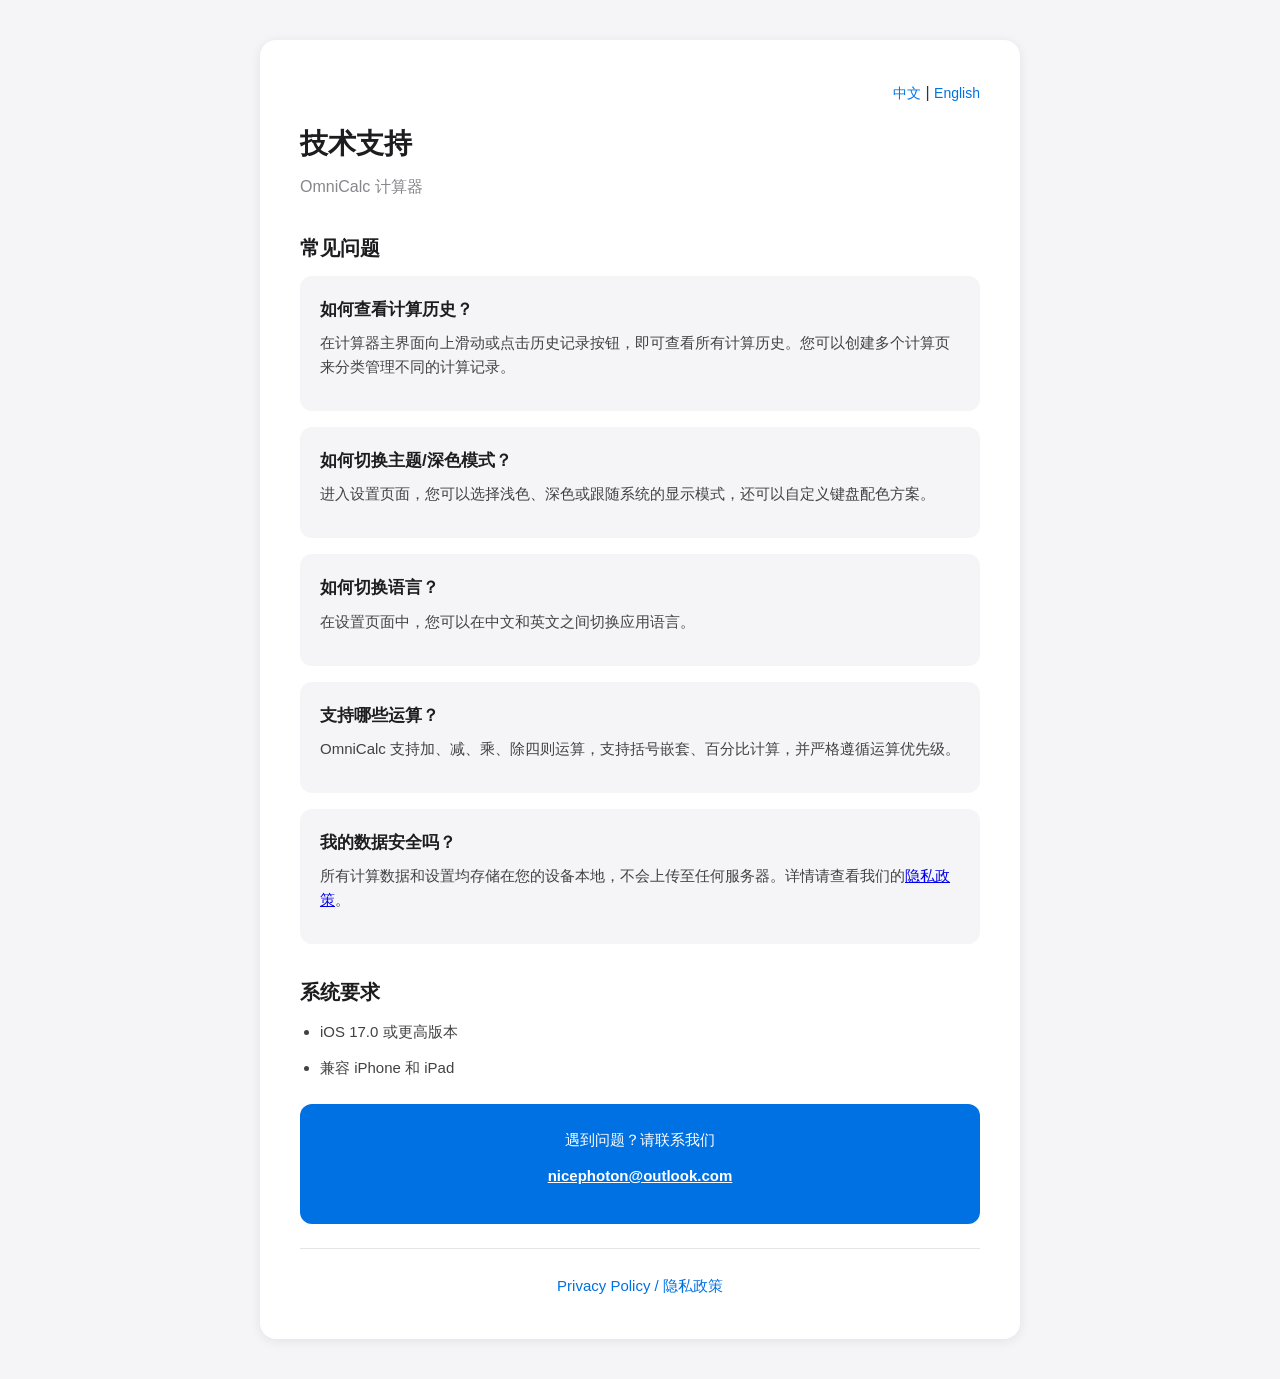
==== index.html @ 14e1e945 "init" ====
<!DOCTYPE html>
<html lang="zh-CN">
<head>
    <meta charset="UTF-8">
    <meta name="viewport" content="width=device-width, initial-scale=1.0">
    <title>OmniCalc</title>
    <meta http-equiv="refresh" content="0; url=support.html">
</head>
<body>
    <p>Redirecting to <a href="support.html">Technical Support</a>...</p>
</body>
</html>
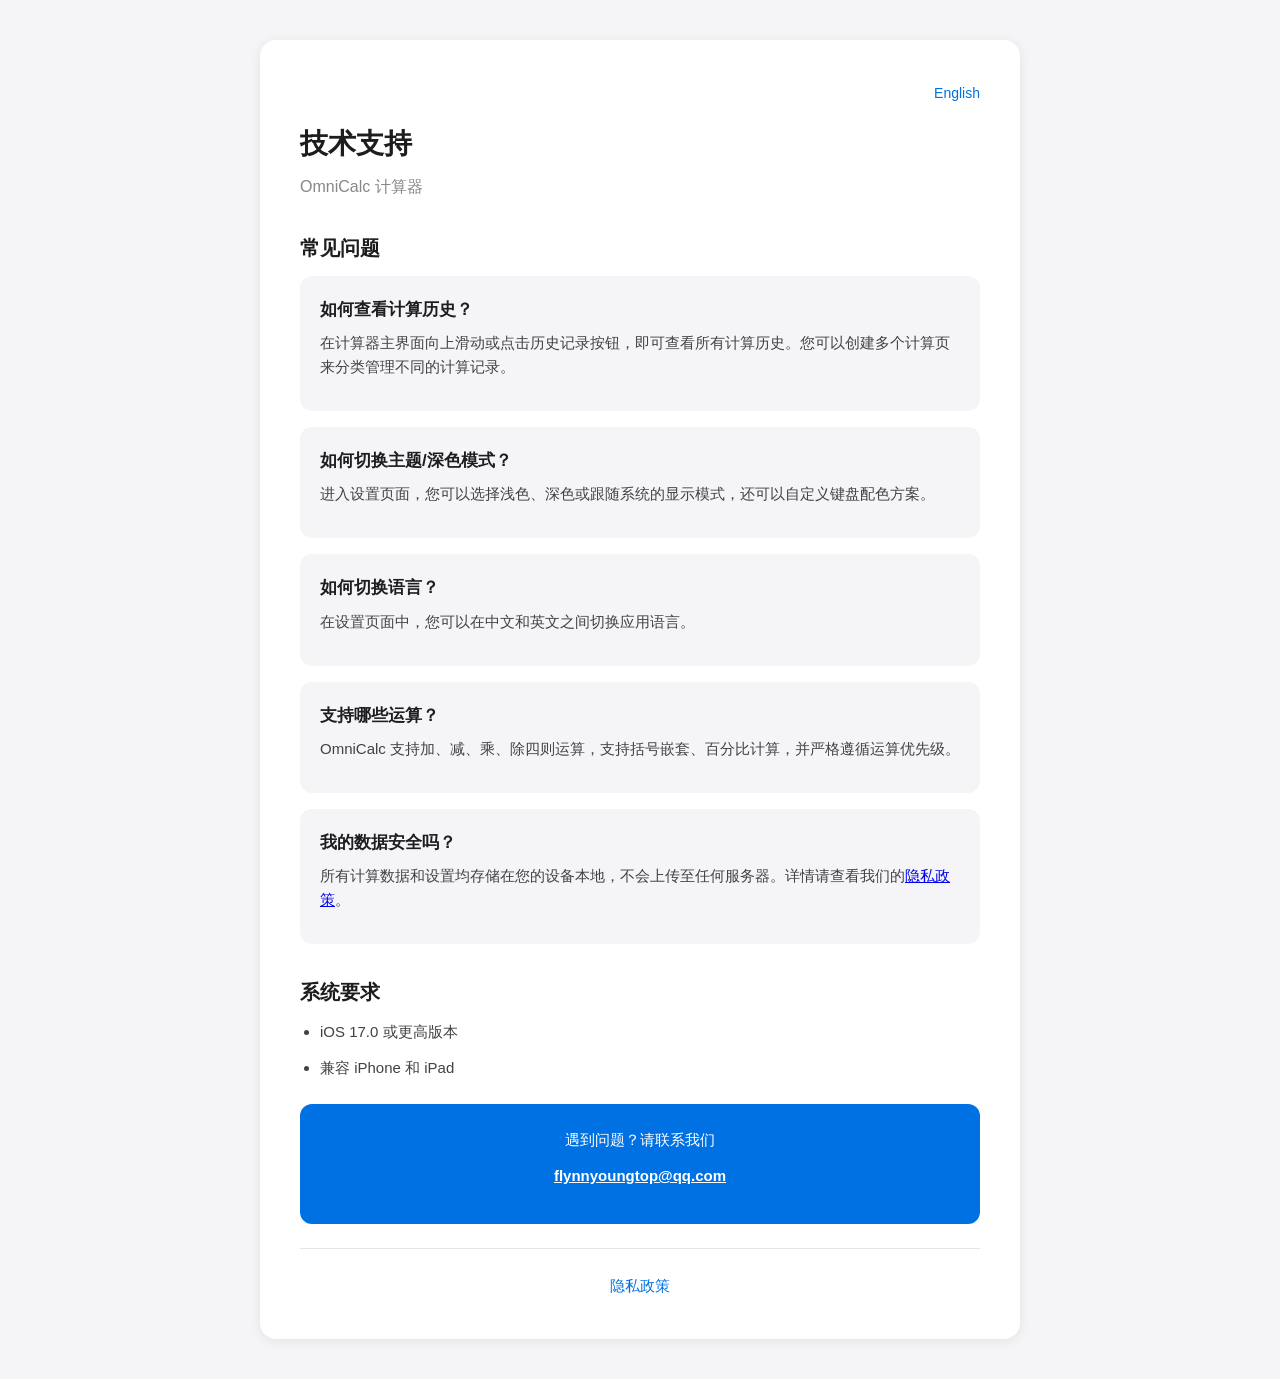
==== commit 5c3d6e69: "Split pages into /zh/ and /en/ subdirectories for separate language URLs Co-Authored-By: Claude Opus" ====
--- a/index.html
+++ b/index.html
@@ -4,9 +4,9 @@
     <meta charset="UTF-8">
     <meta name="viewport" content="width=device-width, initial-scale=1.0">
     <title>OmniCalc</title>
-    <meta http-equiv="refresh" content="0; url=support.html">
+    <meta http-equiv="refresh" content="0; url=zh/support.html">
 </head>
 <body>
-    <p>Redirecting to <a href="support.html">Technical Support</a>...</p>
+    <p>Redirecting to <a href="zh/support.html">Technical Support</a>...</p>
 </body>
 </html>
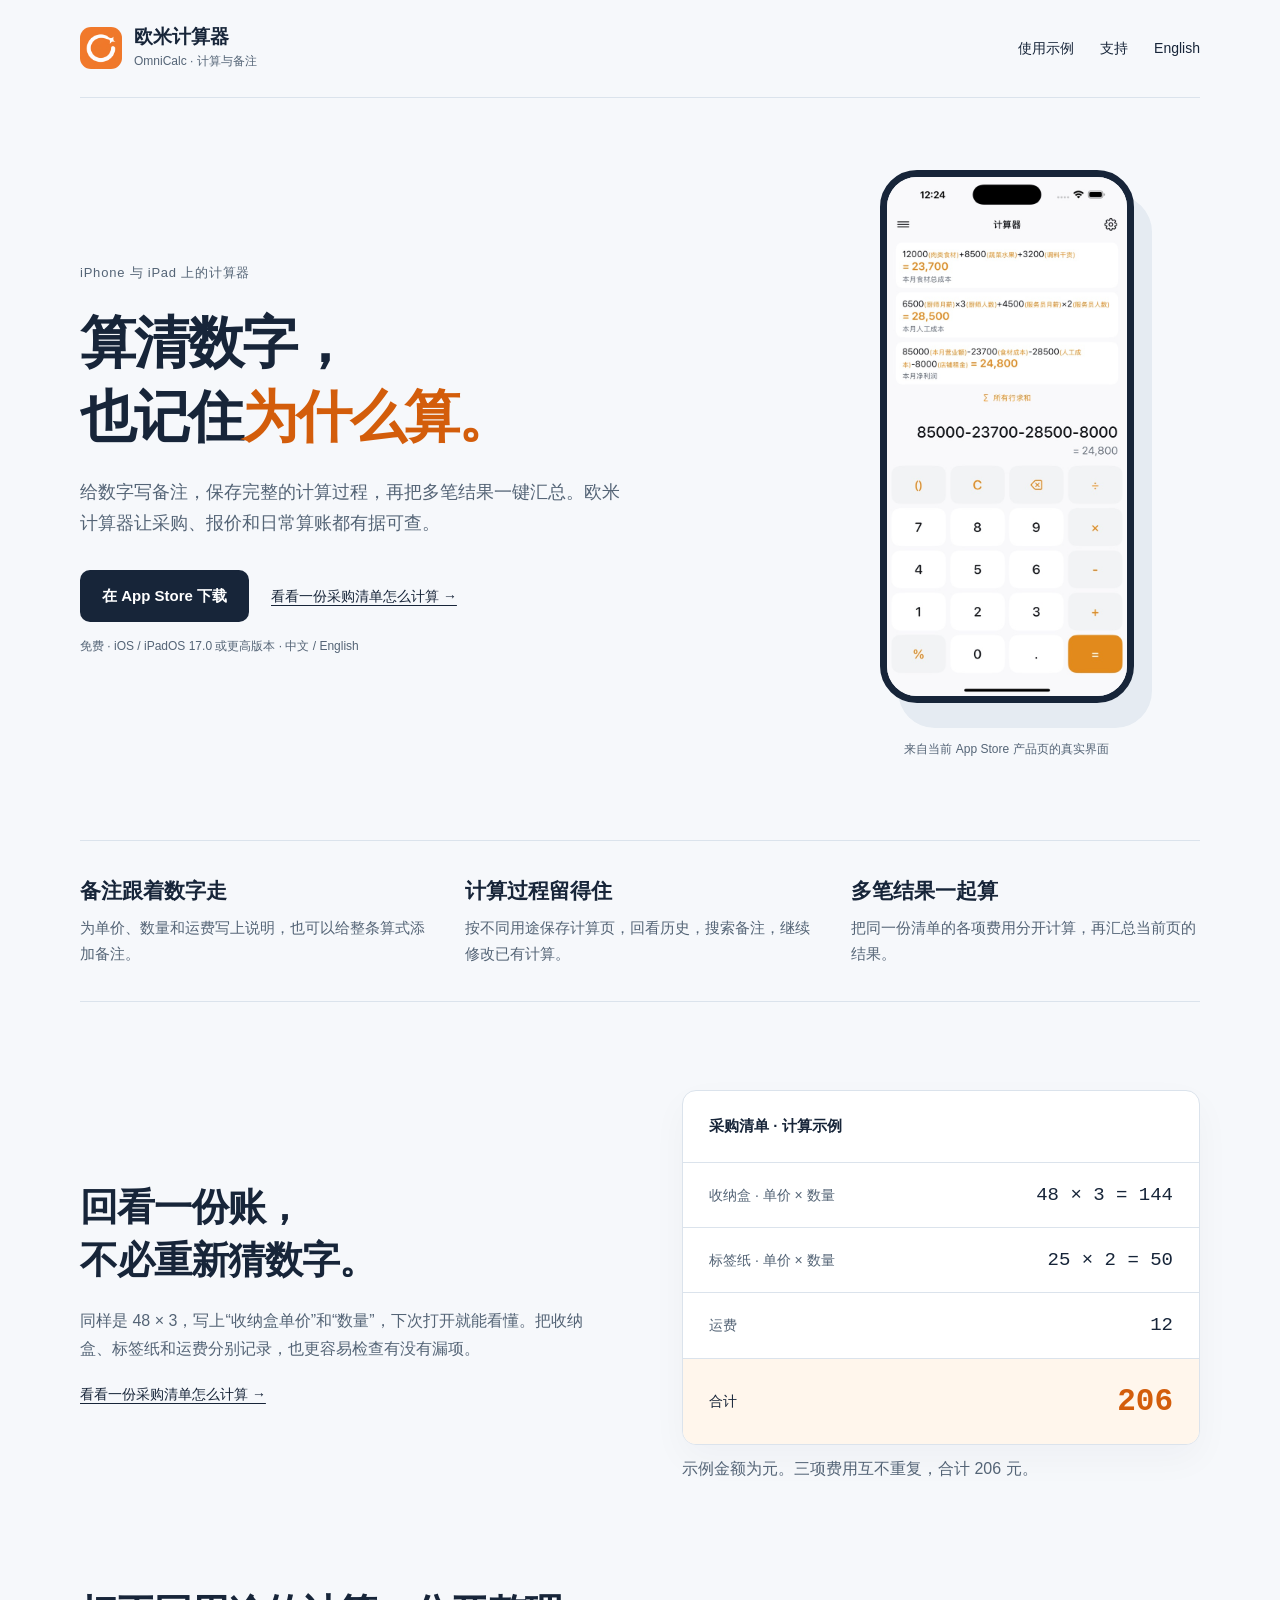
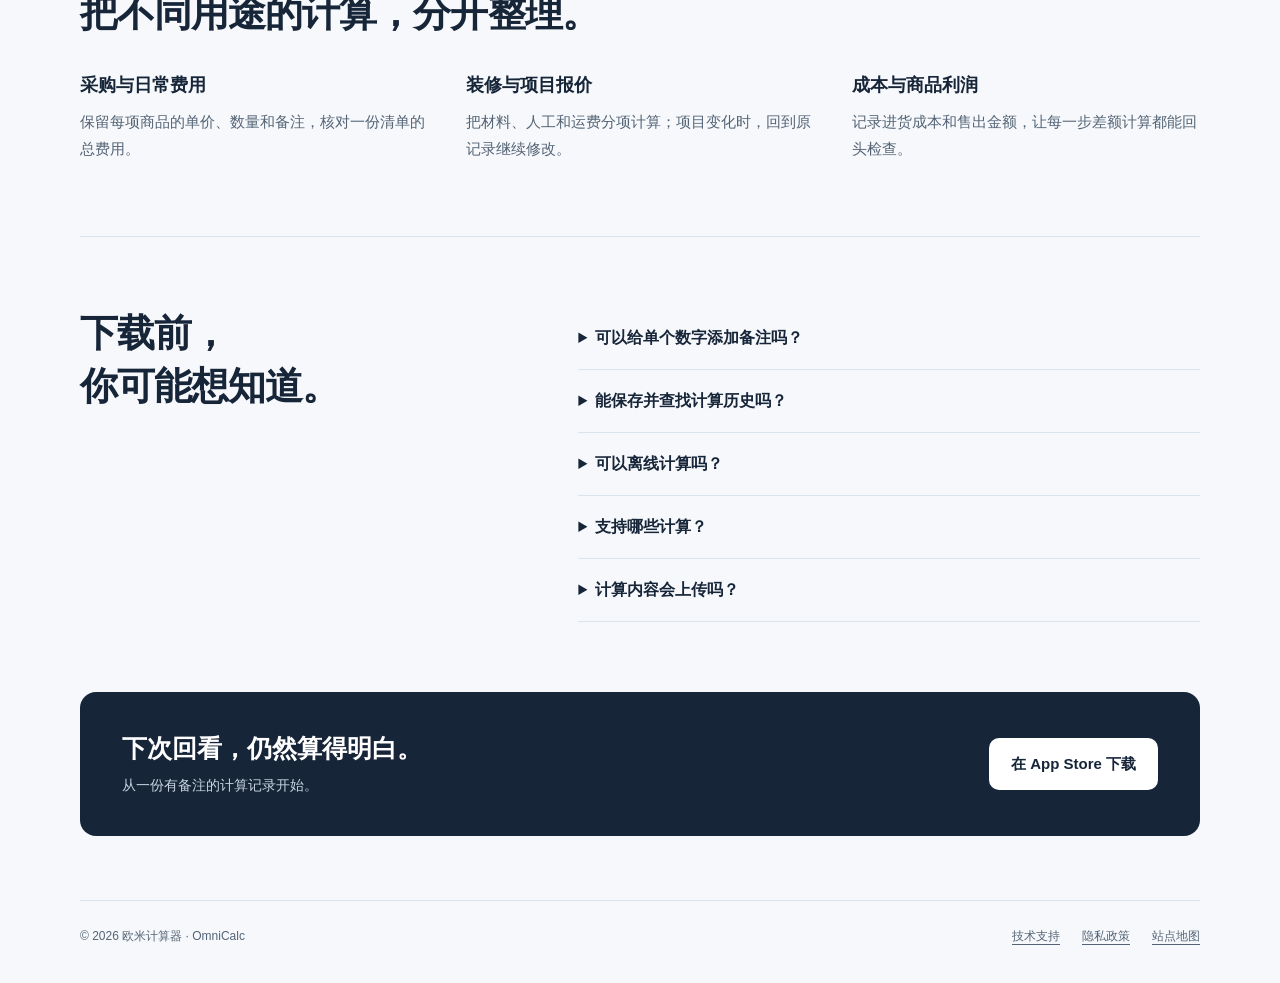
==== commit 9c2c14f2: "Add bilingual product pages and search metadata" ====
--- a/index.html
+++ b/index.html
@@ -1,12 +1,43 @@
 <!DOCTYPE html>
-<html lang="zh-CN">
+<html lang="zh-Hans">
 <head>
-    <meta charset="UTF-8">
-    <meta name="viewport" content="width=device-width, initial-scale=1.0">
-    <title>OmniCalc</title>
-    <meta http-equiv="refresh" content="0; url=zh/support.html">
+  <meta charset="utf-8">
+  <meta name="viewport" content="width=device-width, initial-scale=1">
+  <title>欧米计算器 OmniCalc｜带备注和历史记录的 iPhone 计算器</title>
+  <meta name="description" content="欧米计算器 OmniCalc 支持给数字和算式添加备注、保存计算历史、多页分类和一键汇总。适合整理采购清单、装修报价与日常费用，支持 iPhone 和 iPad。">
+  <link rel="canonical" href="https://flynnyoungtop.github.io/calculator-pages/">
+  <link rel="alternate" hreflang="zh-Hans" href="https://flynnyoungtop.github.io/calculator-pages/">
+  <link rel="alternate" hreflang="en" href="https://flynnyoungtop.github.io/calculator-pages/en/">
+  <link rel="alternate" hreflang="x-default" href="https://flynnyoungtop.github.io/calculator-pages/en/">
+  <meta property="og:type" content="website">
+  <meta property="og:site_name" content="OmniCalc">
+  <meta property="og:locale" content="zh_CN">
+  <meta property="og:title" content="欧米计算器 OmniCalc｜带备注和历史记录的 iPhone 计算器">
+  <meta property="og:description" content="欧米计算器 OmniCalc 支持给数字和算式添加备注、保存计算历史、多页分类和一键汇总。适合整理采购清单、装修报价与日常费用，支持 iPhone 和 iPad。">
+  <meta property="og:url" content="https://flynnyoungtop.github.io/calculator-pages/">
+  <meta property="og:image" content="https://flynnyoungtop.github.io/calculator-pages/assets/app-icon.jpg">
+  <meta property="og:image:alt" content="OmniCalc app icon">
+  <meta name="twitter:card" content="summary">
+  <meta name="apple-itunes-app" content="app-id=6760615662">
+  <meta name="theme-color" content="#f6f8fb">
+  <link rel="icon" type="image/jpeg" href="assets/app-icon.jpg">
+  <link rel="apple-touch-icon" href="assets/app-icon.jpg">
+  <link rel="stylesheet" href="assets/site.css">
+  <script type="application/ld+json">{"@context": "https://schema.org", "@type": "SoftwareApplication", "@id": "https://flynnyoungtop.github.io/calculator-pages/#app", "name": "欧米计算器 · OmniCalc", "applicationCategory": "UtilitiesApplication", "operatingSystem": "iOS 17.0 or later; iPadOS 17.0 or later", "inLanguage": ["zh-Hans", "en"], "url": "https://flynnyoungtop.github.io/calculator-pages/", "description": "欧米计算器 OmniCalc 支持给数字和算式添加备注、保存计算历史、多页分类和一键汇总。适合整理采购清单、装修报价与日常费用，支持 iPhone 和 iPad。", "image": "https://flynnyoungtop.github.io/calculator-pages/assets/app-icon.jpg", "downloadUrl": "https://apps.apple.com/app/id6760615662", "offers": {"@type": "Offer", "price": "0", "priceCurrency": "USD"}, "featureList": ["Number and expression notes", "Saved calculation history", "Multiple calculation pages", "Page totals", "Image sharing"], "sameAs": ["https://apps.apple.com/app/id6760615662"]}</script>
 </head>
-<body>
-    <p>Redirecting to <a href="zh/support.html">Technical Support</a>...</p>
-</body>
-</html>
+<body><a class="skip" href="#main">跳到正文</a>
+<header class="wrap"><nav class="site-nav" aria-label="主导航">
+  <a class="brand" href="./"><img src="assets/app-icon.jpg" width="42" height="42" alt=""><span>欧米计算器<small>OmniCalc · 计算与备注</small></span></a>
+  <div class="nav-links"><a class="optional" href="zh/guides/expense-calculator.html">使用示例</a><a href="zh/support.html">支持</a><a href="en/" lang="en">English</a></div>
+</nav></header>
+<main id="main" class="wrap">
+  <section class="hero" aria-labelledby="hero-title">
+    <div><p class="eyebrow">iPhone 与 iPad 上的计算器</p><h1 id="hero-title">算清数字，<br>也记住<em>为什么算。</em></h1><p class="intro">给数字写备注，保存完整的计算过程，再把多笔结果一键汇总。欧米计算器让采购、报价和日常算账都有据可查。</p><div class="actions"><a class="download" href="https://apps.apple.com/cn/app/id6760615662">在 App Store 下载</a><a class="secondary" href="zh/guides/expense-calculator.html">看看一份采购清单怎么计算 →</a></div><p class="requirements">免费 · iOS / iPadOS 17.0 或更高版本 · 中文 / English</p></div>
+    <figure class="phone"><img src="assets/zh-calculator.jpg" alt="欧米计算器的餐饮成本计算页面，数字旁有原料、工资等备注，并保留完整算式" width="222" height="480" fetchpriority="high"><figcaption>来自当前 App Store 产品页的真实界面</figcaption></figure>
+  </section>
+  <section class="feature-strip" aria-label="主要功能"><div><h2>备注跟着数字走</h2><p>为单价、数量和运费写上说明，也可以给整条算式添加备注。</p></div><div><h2>计算过程留得住</h2><p>按不同用途保存计算页，回看历史，搜索备注，继续修改已有计算。</p></div><div><h2>多笔结果一起算</h2><p>把同一份清单的各项费用分开计算，再汇总当前页的结果。</p></div></section>
+  <section class="story"><div><h2 class="section-title">回看一份账，<br>不必重新猜数字。</h2><p>同样是 48 × 3，写上“收纳盒单价”和“数量”，下次打开就能看懂。把收纳盒、标签纸和运费分别记录，也更容易检查有没有漏项。</p><a class="secondary" href="zh/guides/expense-calculator.html">看看一份采购清单怎么计算 →</a></div><div><div class="ledger"><div class="ledger-header">采购清单 · 计算示例</div><div class="ledger-row"><span>收纳盒 · 单价 × 数量</span><strong>48 × 3 = 144</strong></div><div class="ledger-row"><span>标签纸 · 单价 × 数量</span><strong>25 × 2 = 50</strong></div><div class="ledger-row"><span>运费</span><strong>12</strong></div><div class="ledger-total"><span>合计</span><strong>206</strong></div></div><p class="ledger-note">示例金额为元。三项费用互不重复，合计 206 元。</p></div></section>
+  <section class="use-cases"><h2 class="section-title">把不同用途的计算，分开整理。</h2><div class="case-list"><div><h3>采购与日常费用</h3><p>保留每项商品的单价、数量和备注，核对一份清单的总费用。</p></div><div><h3>装修与项目报价</h3><p>把材料、人工和运费分项计算；项目变化时，回到原记录继续修改。</p></div><div><h3>成本与商品利润</h3><p>记录进货成本和售出金额，让每一步差额计算都能回头检查。</p></div></div></section>
+  <section class="faq-section"><h2 class="section-title">下载前，<br>你可能想知道。</h2><div class="faq-list"><details><summary>可以给单个数字添加备注吗？</summary><p>可以。数字和整条算式都能添加备注，适合解释单价、数量、折扣和运费的含义。</p></details><details><summary>能保存并查找计算历史吗？</summary><p>可以保存计算页，按标题和备注搜索历史记录，并载入已有记录继续计算。</p></details><details><summary>可以离线计算吗？</summary><p>可以。基础计算、备注和本地记录可离线使用；主动提交反馈等网络功能需要连接互联网。</p></details><details><summary>支持哪些计算？</summary><p>支持加减乘除、括号、百分比和输入时预览结果，可以设置小数位数、千位分隔符和键盘配色。</p></details><details><summary>计算内容会上传吗？</summary><p>当前正式版本的算式、结果和备注保存在设备本地。使用统计及主动提交的反馈，按隐私政策中说明的范围处理。</p></details></div></section>
+  <section class="closing"><div><h2>下次回看，仍然算得明白。</h2><p>从一份有备注的计算记录开始。</p></div><a class="download" href="https://apps.apple.com/cn/app/id6760615662">在 App Store 下载</a></section>
+</main><footer class="wrap site-footer"><span>© 2026 欧米计算器 · OmniCalc</span><div class="footer-links"><a href="zh/support.html">技术支持</a><a href="zh/privacy.html">隐私政策</a><a href="sitemap.xml">站点地图</a></div></footer></body></html>
--- a/assets/site.css
+++ b/assets/site.css
@@ -0,0 +1,5 @@
+:root{--paper:#f6f8fb;--white:#fff;--ink:#172539;--muted:#546476;--orange:#d35d0b;--line:#dbe3ec;--display:"Avenir Next","PingFang SC","Microsoft YaHei",sans-serif;--body:-apple-system,BlinkMacSystemFont,"Segoe UI","PingFang SC",sans-serif;--number:"SFMono-Regular",Consolas,monospace}
+*{box-sizing:border-box}html{scroll-behavior:smooth;scroll-padding-top:24px}body{margin:0;background:var(--paper);color:var(--ink);font:17px/1.75 var(--body);-webkit-font-smoothing:antialiased}a{color:inherit;text-underline-offset:4px}a:hover{color:var(--orange)}a:focus-visible,summary:focus-visible{outline:3px solid var(--orange);outline-offset:5px}img{display:block;max-width:100%;height:auto}.wrap{width:min(1120px,calc(100% - 56px));margin-inline:auto}.skip{position:absolute;top:-100px;left:20px;padding:12px;background:var(--ink);color:white;z-index:2}.skip:focus{top:12px}.site-nav{display:flex;align-items:center;justify-content:space-between;gap:24px;padding:26px 0;border-bottom:1px solid var(--line)}.brand{display:flex;align-items:center;gap:12px;font:700 19px/1.2 var(--display);text-decoration:none;flex-shrink:0}.brand img{width:42px;height:42px;border-radius:11px}.brand small{display:block;font:12px/1.6 var(--body);font-weight:400;color:var(--muted);margin-top:3px}.nav-links{display:flex;gap:26px;align-items:center;font-size:14px}.nav-links a{text-decoration:none}.hero{display:grid;grid-template-columns:1.35fr .8fr;align-items:center;gap:80px;padding:72px 0 80px}.eyebrow{font-size:13px;letter-spacing:.06em;color:var(--muted);margin:0 0 22px}.hero h1{font:600 clamp(35px,4.4vw,57px)/1.3 var(--display);letter-spacing:-.035em;max-width:720px;margin:0 0 24px}.hero h1 em{font-style:normal;color:var(--orange)}.intro{font-size:18px;color:var(--muted);max-width:550px;margin:0 0 30px}.actions{display:flex;flex-wrap:wrap;align-items:center;gap:22px}.download{display:inline-flex;align-items:center;justify-content:center;min-height:52px;padding:12px 22px;border-radius:10px;background:var(--ink);color:var(--white);font-size:15px;font-weight:600;text-decoration:none}.download:hover{background:#2a3d56;color:white}.secondary{font-size:14px}.requirements{font-size:12px;color:var(--muted);margin-top:14px}.phone{margin:0;justify-self:center;position:relative}.phone img{width:254px;border:7px solid var(--ink);border-radius:37px;box-shadow:18px 25px 0 #e5ebf2}.phone figcaption{font-size:12px;color:var(--muted);text-align:center;margin-top:36px}.feature-strip{display:grid;grid-template-columns:repeat(3,1fr);gap:36px;border-block:1px solid var(--line);padding:34px 0}.feature-strip h2{font:600 21px/1.5 var(--display);margin:0 0 8px}.feature-strip p{font-size:15px;color:var(--muted);margin:0}.story{display:grid;grid-template-columns:1fr 1fr;gap:84px;align-items:center;padding:88px 0}.section-title{font:600 clamp(28px,3.2vw,38px)/1.4 var(--display);letter-spacing:-.025em;margin:0 0 20px}.story p{color:var(--muted);font-size:16px}.ledger{background:white;border:1px solid var(--line);border-radius:14px;overflow:hidden;box-shadow:0 14px 36px #17253909}.ledger-header{padding:22px 26px;border-bottom:1px solid var(--line);font-weight:600;font-size:15px}.ledger-row{display:grid;grid-template-columns:1fr auto;align-items:center;gap:16px;padding:17px 26px;border-bottom:1px solid var(--line)}.ledger-row span{font-size:14px;color:var(--muted)}.ledger-row strong{font:500 19px/1.6 var(--number)}.ledger-total{padding:21px 26px;display:flex;justify-content:space-between;align-items:center;background:#fff6ec;font-size:14px}.ledger-total strong{font:600 31px/1.4 var(--number);color:var(--orange)}.ledger-note{font-size:12px;color:var(--muted);margin-top:10px}.use-cases{padding-bottom:74px}.case-list{display:grid;grid-template-columns:repeat(3,1fr);gap:38px;margin-top:32px}.case-list h3{font:600 18px/1.5 var(--display);margin:0 0 10px}.case-list p{font-size:15px;color:var(--muted);margin:0}.faq-section{display:grid;grid-template-columns:.8fr 1.2fr;gap:84px;border-top:1px solid var(--line);padding:70px 0}.faq-list details{padding:17px 0;border-bottom:1px solid var(--line)}.faq-list summary{cursor:pointer;font-size:16px;font-weight:600}.faq-list p{font-size:15px;color:var(--muted);margin:14px 0 4px}.closing{background:var(--ink);color:white;border-radius:16px;display:flex;justify-content:space-between;gap:32px;align-items:center;padding:38px 42px;margin:0 0 64px}.closing h2{font:600 25px/1.5 var(--display);margin:0}.closing p{color:#c8d4e2;font-size:14px;margin:6px 0 0}.closing .download{background:#fff;color:var(--ink);flex-shrink:0}.site-footer{border-top:1px solid var(--line);display:flex;flex-wrap:wrap;justify-content:space-between;gap:20px;padding:25px 0 36px;font-size:12px;color:var(--muted)}.footer-links{display:flex;flex-wrap:wrap;gap:22px}.article{max-width:780px;margin:50px auto 80px}.breadcrumbs{font-size:13px;color:var(--muted);margin-bottom:25px}.article h1{font:600 clamp(30px,4vw,45px)/1.35 var(--display);letter-spacing:-.025em;margin:0 0 20px}.article .lead{font-size:19px;color:var(--muted)}.article h2{font:600 25px/1.5 var(--display);margin:42px 0 16px}.article p,.article li{font-size:16px}.article li{margin:10px 0}.article table{border-collapse:collapse;width:100%;font-size:14px;background:white;margin:24px 0}.article th,.article td{padding:13px 16px;text-align:left;border-bottom:1px solid var(--line)}.article td:last-child,.article th:last-child{text-align:right}.article aside{padding:20px 24px;border-left:3px solid var(--orange);background:white;margin-top:28px}.article .download{margin-top:22px}.article time{font-size:13px;color:var(--muted)}
+@media(max-width:800px){.wrap{width:calc(100% - 36px)}.site-nav{padding:20px 0;gap:15px}.nav-links{gap:18px}.nav-links .optional{display:none}.hero{gap:36px;padding:48px 0 58px;grid-template-columns:1.15fr .75fr}.hero h1{font-size:36px}.intro{font-size:16px}.phone img{width:220px;border-width:5px;border-radius:30px}.story{gap:34px;padding:62px 0}.faq-section{gap:35px}.closing{padding:30px}.feature-strip{gap:22px}.case-list{gap:25px}}
+@media(max-width:580px){body{font-size:16px}.brand{font-size:17px}.brand img{width:37px;height:37px}.nav-links{font-size:13px;gap:16px}.hero{grid-template-columns:1fr;gap:40px;padding-top:40px}.hero h1{font-size:37px;max-width:450px}.hero .intro{font-size:17px}.eyebrow{margin-bottom:17px}.phone img{width:234px}.phone figcaption{margin-top:30px}.feature-strip{grid-template-columns:1fr;gap:25px;padding:29px 0}.feature-strip h2{font-size:20px;margin-bottom:4px}.story{grid-template-columns:1fr;gap:24px;padding:52px 0}.case-list{grid-template-columns:1fr;gap:26px;margin-top:26px}.use-cases{padding-bottom:52px}.faq-section{grid-template-columns:1fr;gap:8px;padding:45px 0}.closing{align-items:flex-start;flex-direction:column;padding:26px;gap:20px;margin-bottom:45px}.closing h2{font-size:23px}.article{margin-top:34px}.article table{font-size:13px}.article th,.article td{padding:10px 8px}.site-footer{gap:16px}.footer-links{gap:18px}.actions{gap:17px}}
+@media(prefers-reduced-motion:reduce){html{scroll-behavior:auto}}
